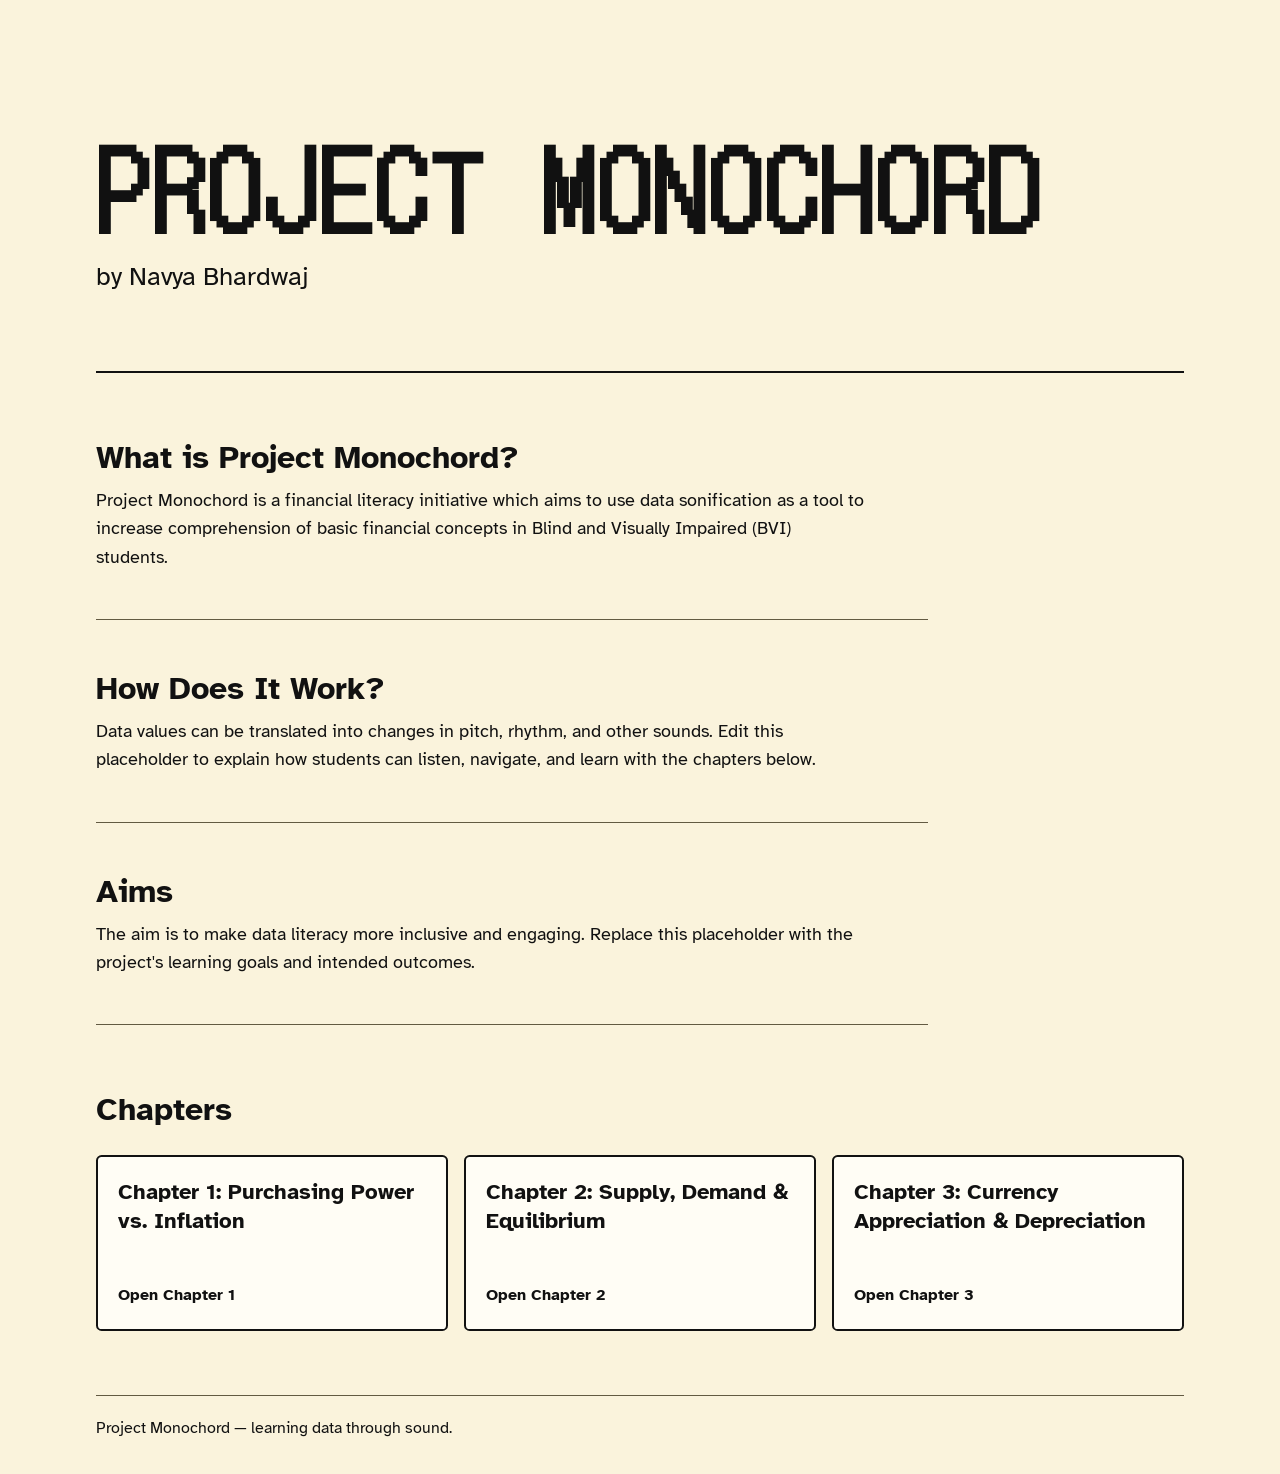
==== index.html @ 303b6fab "Push index.html and chapters" ====
<!doctype html>
<html lang="en">
  <head>
    <meta charset="utf-8">
    <meta name="viewport" content="width=device-width, initial-scale=1">
    <meta name="theme-color" content="#FAF3DC">
    <title>Project Monochord</title>
    <meta
      name="description"
      content="Explore Project Monochord, an accessible financial literacy learning experience that uses sound to help students understand data."
    >
    <link rel="preconnect" href="https://fonts.googleapis.com">
    <link rel="preconnect" href="https://fonts.gstatic.com" crossorigin>
    <link
      href="https://fonts.googleapis.com/css2?family=Atkinson+Hyperlegible:wght@400;700&family=DotGothic16&display=swap"
      rel="stylesheet"
    >
    <link rel="stylesheet" href="style.css">
  </head>
  <body class="landing-page">
    <a class="skip-link" href="#main-content">Skip to main content</a>

    <header class="landing-hero">
      <h1 class="landing-title">PROJECT MONOCHORD</h1>
      <p class="landing-byline">by Navya Bhardwaj </p>
    </header>

    <main id="main-content" class="landing-main" tabindex="-1">
      <section class="landing-section" aria-labelledby="about-title">
        <h2 id="about-title">What is Project Monochord?</h2>
        <p>
          Project Monochord is a financial literacy initiative which aims to use data sonification as a tool to increase comprehension of basic financial concepts in Blind and Visually Impaired (BVI) students.       </p>
      </section>

      <section class="landing-section" aria-labelledby="how-title">
        <h2 id="how-title">How Does It Work?</h2>
        <p>
          Data values can be translated into changes in pitch, rhythm, and
          other sounds. Edit this placeholder to explain how students can
          listen, navigate, and learn with the chapters below.
        </p>
      </section>

      <section class="landing-section" aria-labelledby="aims-title">
        <h2 id="aims-title">Aims</h2>
        <p>
          The aim is to make data literacy more inclusive and engaging. Replace
          this placeholder with the project's learning goals and intended
          outcomes.
        </p>
      </section>

      <nav class="chapters-section" aria-labelledby="chapters-title">
        <h2 id="chapters-title">Chapters</h2>
        <ol class="chapter-cards">
          <li>
            <a class="chapter-card" href="chapter1.html">
              <h3>Chapter 1: Purchasing Power vs. Inflation</h3>
              <span>Open Chapter 1</span>
            </a>
          </li>
          <li>
            <a class="chapter-card" href="chapter2.html">
              <h3>Chapter 2: Supply, Demand &amp; Equilibrium</h3>
              <span>Open Chapter 2</span>
            </a>
          </li>
          <li>
            <a class="chapter-card" href="chapter3.html">
              <h3>Chapter 3: Currency Appreciation &amp; Depreciation</h3>
              <span>Open Chapter 3</span>
            </a>
          </li>
        </ol>
      </nav>
    </main>

    <footer class="landing-footer">
      <p>Project Monochord — learning data through sound.</p>
    </footer>
  </body>
</html>
---- style.css ----
:root {
        color-scheme: light;
        font-family: system-ui, -apple-system, BlinkMacSystemFont, "Segoe UI", sans-serif;
        color: #172033;
        background: #fff;
        --ink: #172033;
        --muted: #38445a;
        --line: #aab4c3;
        --surface: #f3f6fa;
        --focus: #005fcc;
        --chart: #0756a5;
      }

      * {
        box-sizing: border-box;
      }

      body {
        min-width: 18rem;
        margin: 0;
        line-height: 1.6;
      }

      a {
        color: #0645ad;
        text-underline-offset: 0.2em;
      }

      a:focus-visible,
      button:focus-visible,
      input:focus-visible,
      select:focus-visible,
      [tabindex="0"]:focus-visible {
        outline: 3px solid var(--focus);
        outline-offset: 4px;
      }

      .skip-link {
        position: absolute;
        z-index: 1;
        top: 0.75rem;
        left: 0.75rem;
        padding: 0.65rem 0.9rem;
        transform: translateY(-200%);
        border-radius: 0.25rem;
        background: var(--ink);
        color: #fff;
      }

      .skip-link:focus {
        transform: translateY(0);
      }

      .site-header,
      main,
      .site-footer {
        width: min(100% - 2rem, 58rem);
        margin-inline: auto;
      }

      .site-header {
        padding-block: 1.25rem;
        border-bottom: 2px solid var(--ink);
      }

      .wordmark {
        margin: 0;
        font-size: 1rem;
        font-weight: 750;
        letter-spacing: 0.04em;
      }

      main {
        padding-block: clamp(2rem, 6vw, 4rem);
      }

      h1,
      h2,
      h3,
      p {
        margin-top: 0;
      }

      h1 {
        max-width: 18ch;
        margin-bottom: 1rem;
        font-size: clamp(2.25rem, 8vw, 3.75rem);
        line-height: 1.08;
        letter-spacing: -0.04em;
      }

      h2 {
        margin-bottom: 0.5rem;
        font-size: 1.45rem;
        line-height: 1.3;
      }

      h3 {
        margin-bottom: 0.75rem;
        font-size: 1.1rem;
      }

      .intro {
        max-width: 48rem;
        margin-bottom: 2rem;
        color: var(--muted);
        font-size: 1.1rem;
      }

      .panel {
        margin-top: 1.5rem;
        padding: clamp(1rem, 4vw, 1.75rem);
        border: 2px solid var(--ink);
        border-radius: 0.5rem;
      }

      .panel > p,
      .help-text {
        color: var(--muted);
      }

      .controls {
        display: flex;
        flex-wrap: wrap;
        align-items: center;
        gap: 0.75rem;
        margin-block: 1.25rem;
      }

      button {
        min-height: 3rem;
        padding: 0.65rem 1rem;
        border: 2px solid var(--ink);
        border-radius: 0.3rem;
        background: var(--ink);
        color: #fff;
        font: inherit;
        font-weight: 700;
        cursor: pointer;
      }

      button:hover:not(:disabled) {
        background: #303e57;
      }

      button:disabled {
        border-color: #687386;
        background: #687386;
        color: #fff;
        cursor: not-allowed;
      }

      .status {
        min-height: 1.6em;
        margin-bottom: 0;
        color: var(--muted);
        font-weight: 650;
      }

      .chart-instructions {
        margin-bottom: 0.75rem;
      }

      .chart-frame {
        overflow-x: auto;
        border: 1px solid var(--line);
        border-radius: 0.25rem;
        background: #fff;
      }

      .chart {
        display: block;
        width: 100%;
        min-width: 32rem;
        height: auto;
      }

      .chart-grid {
        stroke: #c8d0db;
        stroke-width: 1;
      }

      .chart-axis-label,
      .chart-month-label {
        fill: var(--ink);
        font-family: inherit;
        font-size: 14px;
      }

      .chart-line {
        fill: none;
        stroke: var(--chart);
        stroke-linecap: round;
        stroke-linejoin: round;
        stroke-width: 4;
      }

      .chart-point {
        fill: #fff;
        stroke: var(--chart);
        stroke-width: 4;
      }

      .chart-point.is-selected {
        fill: #f2b705;
        stroke: var(--ink);
        stroke-width: 4;
      }

      .data-table {
        width: 100%;
        margin-top: 1rem;
        border-collapse: collapse;
        text-align: left;
      }

      .data-table caption {
        margin-bottom: 0.5rem;
        font-weight: 700;
        text-align: left;
      }

      .data-table th,
      .data-table td {
        padding: 0.6rem 0.75rem;
        border: 1px solid var(--line);
      }

      .data-table thead th {
        background: var(--surface);
      }

      .data-table tbody tr[aria-current="true"] {
        outline: 3px solid var(--focus);
        outline-offset: -3px;
      }

      .trend-label {
        display: inline-block;
        padding: 0.1rem 0.45rem;
        border: 1px solid var(--line);
        border-radius: 0.25rem;
        font-weight: 650;
      }

      .edit-section {
        margin-top: 2rem;
      }

      .preset-row {
        display: flex;
        flex-wrap: wrap;
        align-items: end;
        gap: 0.75rem;
        margin-block: 1rem 1.5rem;
      }

      .preset-row label,
      .month-control label {
        font-weight: 700;
      }

      select,
      input[type="number"] {
        min-height: 2.75rem;
        padding: 0.45rem 0.6rem;
        border: 2px solid #536176;
        border-radius: 0.25rem;
        background: #fff;
        color: var(--ink);
        font: inherit;
      }

      .preset-row select {
        display: block;
        min-width: 14rem;
        margin-top: 0.3rem;
      }

      fieldset {
        min-width: 0;
        margin: 1rem 0 0;
        padding: 1rem;
        border: 1px solid var(--line);
        border-radius: 0.35rem;
      }

      legend {
        padding-inline: 0.35rem;
        font-weight: 750;
      }

      .month-control {
        display: grid;
        grid-template-columns: minmax(7rem, 1fr) minmax(6.5rem, 8rem) minmax(8rem, 2fr);
        align-items: center;
        gap: 0.75rem;
        padding-block: 0.55rem;
      }

      .month-control + .month-control {
        border-top: 1px solid #d5dbe4;
      }

      .month-control input[type="number"] {
        width: 100%;
      }

      .month-control input[type="range"] {
        width: 100%;
        accent-color: var(--chart);
      }

      .site-footer {
        padding-block: 1.25rem 2rem;
        border-top: 1px solid var(--line);
        color: var(--muted);
      }

      @media (max-width: 38rem) {
        .month-control {
          grid-template-columns: 1fr minmax(6.5rem, 8rem);
        }

        .month-control input[type="range"] {
          grid-column: 1 / -1;
        }

        .data-table th,
        .data-table td {
          padding: 0.5rem 0.4rem;
        }
      }

      @media (prefers-reduced-motion: reduce) {
        *,
        *::before,
        *::after {
          scroll-behavior: auto !important;
          animation-duration: 0.01ms !important;
          animation-iteration-count: 1 !important;
          transition-duration: 0.01ms !important;
        }
      }

      @font-face {
        font-family: "Dotrice";
        src: url("hdad-dotrice-1.001/Dotrice-Bold.otf") format("opentype");
        font-style: normal;
        font-weight: 700;
        font-display: swap;
      }

      .landing-page {
        min-height: 100vh;
        color: #111111;
        background: #faf3dc;
        font-family: "Atkinson Hyperlegible", "Arial", sans-serif;
      }

      .landing-page a {
        color: #111111;
      }

      .landing-page a:focus-visible,
      .chapter-page a:focus-visible {
        outline: 4px solid #111111;
        outline-offset: 5px;
      }

      .landing-hero,
      .landing-main,
      .landing-footer,
      .chapter-page main,
      .chapter-page header {
        width: min(100% - 2rem, 68rem);
        margin-inline: auto;
      }

      .landing-hero {
        padding-block: clamp(3.5rem, 12vw, 8rem) clamp(2.5rem, 7vw, 4.5rem);
        border-bottom: 2px solid #111111;
      }

      .landing-title {
        max-width: none;
        margin-bottom: 0.75rem;
        color: #111111;
        font-family: "Dotrice", "DotGothic16", monospace;
        font-size: clamp(2.5rem, 10vw, 6.5rem);
        font-weight: 700;
        letter-spacing: 0.035em;
        line-height: 1.12;
        overflow-wrap: anywhere;
      }

      .landing-byline {
        margin-bottom: 0;
        color: #111111;
        font-size: clamp(1.2rem, 3vw, 1.65rem);
      }

      .landing-main {
        padding-block: 1rem 4rem;
      }

      .landing-section {
        max-width: 52rem;
        padding-block: clamp(1.75rem, 5vw, 3rem);
        border-bottom: 1px solid #625a42;
      }

      .landing-section h2,
      .chapters-section h2 {
        color: #111111;
        font-size: clamp(1.5rem, 4vw, 2rem);
      }

      .landing-section p {
        max-width: 64ch;
        margin-bottom: 0;
        color: #111111;
        font-size: 1.1rem;
      }

      .chapters-section {
        padding-top: clamp(2.5rem, 7vw, 4rem);
      }

      .chapter-cards {
        display: grid;
        grid-template-columns: repeat(auto-fit, minmax(min(100%, 17rem), 1fr));
        gap: 1rem;
        margin: 1.5rem 0 0;
        padding: 0;
        list-style: none;
      }

      .chapter-card {
        display: flex;
        min-height: 11rem;
        flex-direction: column;
        justify-content: space-between;
        padding: 1.25rem;
        border: 2px solid #111111;
        border-radius: 0.35rem;
        background: #fffdf5;
        color: #111111;
        text-decoration: none;
      }

      .chapter-card:hover {
        background: #f0e5c4;
        text-decoration: underline;
        text-decoration-thickness: 2px;
        text-underline-offset: 0.2em;
      }

      .chapter-card h3 {
        margin-bottom: 1.5rem;
        color: #111111;
        font-size: 1.35rem;
        line-height: 1.35;
      }

      .chapter-card span {
        font-weight: 700;
      }

      .landing-footer {
        padding-block: 1.25rem 2rem;
        border-top: 1px solid #625a42;
      }

      .landing-footer p {
        margin: 0;
      }

      .home-link {
        display: inline-block;
        margin: 1rem max(1rem, calc((100% - 68rem) / 2));
        padding: 0.5rem 0;
        font-weight: 700;
      }

      .chapter-page {
        min-height: 100vh;
      }

      .chapter-page main {
        padding-block: 2rem 4rem;
      }

      .chapter-page h1 {
        max-width: 22ch;
      }

      .chapter-page p {
        max-width: 65ch;
      }

      @media (max-width: 38rem) {
        .home-link {
          margin-inline: 1rem;
        }
      }

      .mode-options {
        display: grid;
        gap: 0.75rem;
        margin: 0;
        padding: 1rem;
        border: 1px solid var(--line);
        border-radius: 0.35rem;
      }

      .mode-options label {
        display: flex;
        align-items: flex-start;
        gap: 0.6rem;
        font-weight: 700;
      }

      .mode-options input {
        flex: 0 0 auto;
        width: 1.2rem;
        height: 1.2rem;
        margin: 0.2rem 0 0;
        accent-color: var(--chart);
      }

      .variable-controls {
        margin-top: 1rem;
      }

      .variable-controls > label {
        display: block;
        margin-bottom: 0.5rem;
        font-weight: 700;
      }

      .paired-control {
        display: grid;
        grid-template-columns: minmax(7rem, 10rem) minmax(10rem, 1fr);
        align-items: center;
        gap: 1rem;
      }

      .paired-control input[type="number"] {
        width: 100%;
        min-width: 0;
      }

      .paired-control input[type="range"] {
        width: 100%;
        accent-color: var(--chart);
      }

      .year-control {
        grid-template-columns: minmax(5rem, 7rem) minmax(10rem, 1fr);
      }

      .variable-controls .help-text {
        margin: 0.65rem 0 0;
      }

      .growth-layout {
        display: grid;
        grid-template-columns: minmax(0, 1.5fr) minmax(14rem, 1fr);
        align-items: center;
        gap: 1.25rem;
      }

      .growth-chart {
        min-width: 0;
      }

      .growth-chart .chart {
        min-width: 34rem;
      }

      .growth-readout {
        padding: 1rem;
        border-left: 0.3rem solid var(--ink);
        background: var(--surface);
      }

      .current-value {
        margin-bottom: 0.5rem;
        font-size: 1.25rem;
        font-weight: 750;
      }

      .growth-readout .status {
        margin-bottom: 0.75rem;
      }

      .growth-readout .help-text {
        margin-bottom: 0;
      }

      @media (max-width: 48rem) {
        .growth-layout {
          grid-template-columns: 1fr;
        }
      }

      @media (max-width: 30rem) {
        .paired-control,
        .year-control {
          grid-template-columns: minmax(6rem, 8rem) minmax(0, 1fr);
          gap: 0.6rem;
        }
      }

      .market-control {
        margin: 1rem 0 0;
        padding: 1rem;
        border: 1px solid var(--line);
        border-radius: 0.35rem;
      }

      .market-paired-control {
        display: grid;
        grid-template-columns: minmax(15rem, 1fr) minmax(6rem, 8rem) minmax(10rem, 1.5fr);
        align-items: center;
        gap: 1rem;
      }

      .market-paired-control label {
        font-weight: 700;
      }

      .market-paired-control input[type="number"] {
        width: 100%;
        min-width: 0;
      }

      .market-paired-control input[type="range"] {
        width: 100%;
        accent-color: var(--chart);
      }

      .market-chart-frame {
        overflow-x: auto;
        border: 1px solid var(--line);
        border-radius: 0.25rem;
        background: #fff;
      }

      .market-chart {
        display: block;
        width: 100%;
        min-width: 34rem;
        height: auto;
      }

      .market-grid-line {
        stroke: #c8d0db;
        stroke-width: 1;
      }

      .market-axis-label,
      .market-curve-label {
        fill: var(--ink);
        font-family: inherit;
        font-size: 14px;
      }

      .market-curve-label {
        font-weight: 750;
      }

      .supply-curve,
      .demand-curve {
        fill: none;
        stroke-linecap: round;
        stroke-width: 5;
      }

      .supply-curve {
        stroke: #0756a5;
      }

      .demand-curve {
        stroke: #9a3412;
        stroke-dasharray: 12 7;
      }

      .equilibrium-dot {
        fill: #f2b705;
        stroke: #111;
        stroke-width: 4;
      }

      .market-readout {
        margin: 1rem 0 0;
        padding: 1rem;
        border-left: 0.3rem solid var(--ink);
        background: var(--surface);
        font-weight: 700;
      }

      @media (max-width: 42rem) {
        .market-paired-control {
          grid-template-columns: minmax(0, 1fr) minmax(6rem, 8rem);
          gap: 0.65rem;
        }

        .market-paired-control label {
          grid-column: 1 / -1;
        }
      }

      .basket-summary {
        display: grid;
        grid-template-columns: repeat(auto-fit, minmax(min(100%, 12rem), 1fr));
        gap: 0.75rem;
        margin-block: 1.25rem;
      }

      .basket-summary p {
        display: flex;
        min-height: 5rem;
        flex-direction: column;
        justify-content: space-between;
        margin: 0;
        padding: 0.85rem;
        border: 1px solid var(--line);
        border-radius: 0.35rem;
        background: var(--surface);
      }

      .basket-summary span {
        color: var(--muted);
        font-size: 0.95rem;
      }

      .basket-summary strong {
        font-size: 1.25rem;
      }

      .grocery-grid {
        display: grid;
        grid-template-columns: repeat(auto-fit, minmax(min(100%, 10rem), 1fr));
        gap: 0.85rem;
        margin: 1.25rem 0;
        padding: 0;
        list-style: none;
      }

      .grocery-card {
        display: flex;
        min-height: 10rem;
        flex-direction: column;
        align-items: flex-start;
        gap: 0.2rem;
        padding: 0.9rem;
        border: 2px solid var(--ink);
        border-radius: 0.35rem;
        background: #fff;
        transition: opacity 180ms ease, background-color 180ms ease;
      }

      .grocery-card.is-unaffordable {
        opacity: 0.42;
        background: var(--surface);
      }

      .grocery-icon {
        font-size: 1.8rem;
        line-height: 1.25;
      }

      .grocery-name {
        font-weight: 750;
      }

      .grocery-price {
        color: var(--muted);
      }

      .grocery-state {
        margin-top: auto;
        font-size: 0.9rem;
        font-weight: 700;
      }

      .basket-announcement {
        margin-block: 1rem;
        padding: 1rem;
        border-left: 0.3rem solid var(--ink);
        background: var(--surface);
      }

      .inflation-presets {
        margin-bottom: 0;
      }

      #year-output {
        font-weight: 750;
      }

      @media (prefers-reduced-motion: reduce) {
        .grocery-card {
          transition: none;
        }
      }
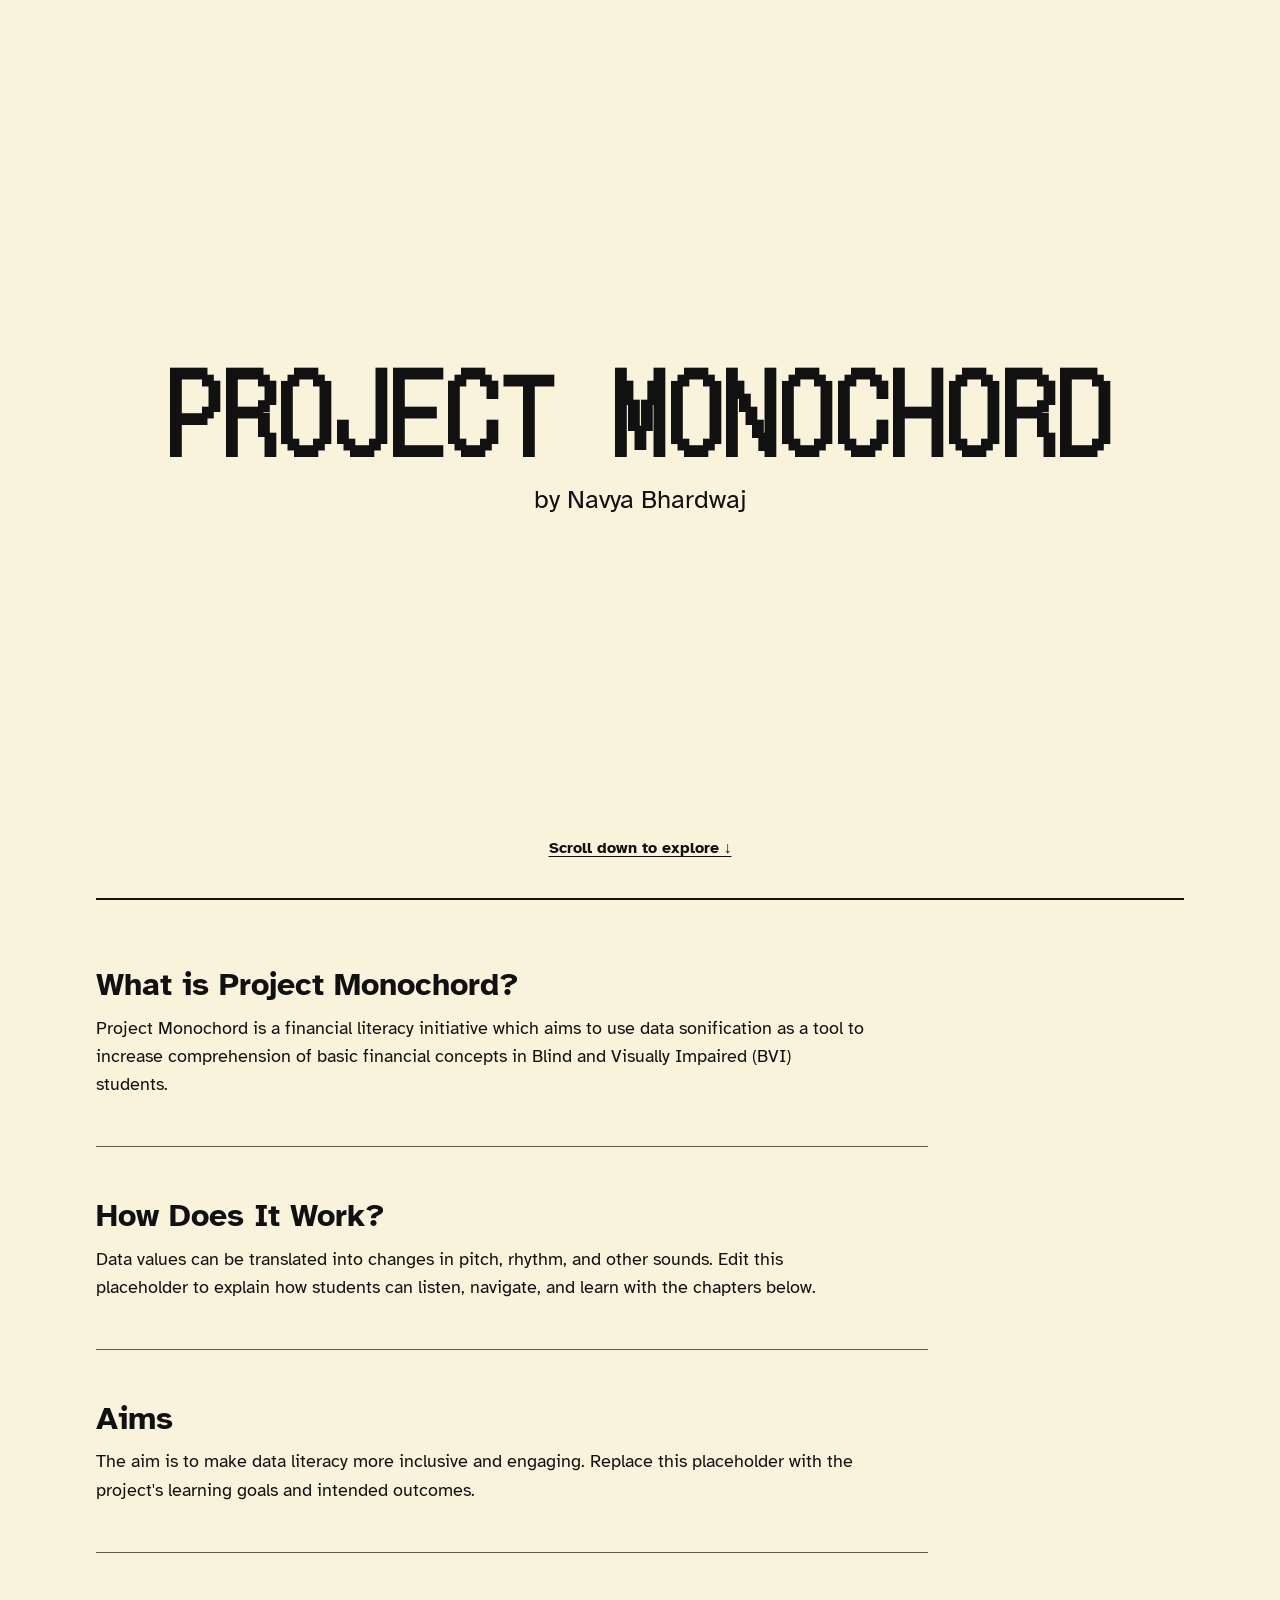
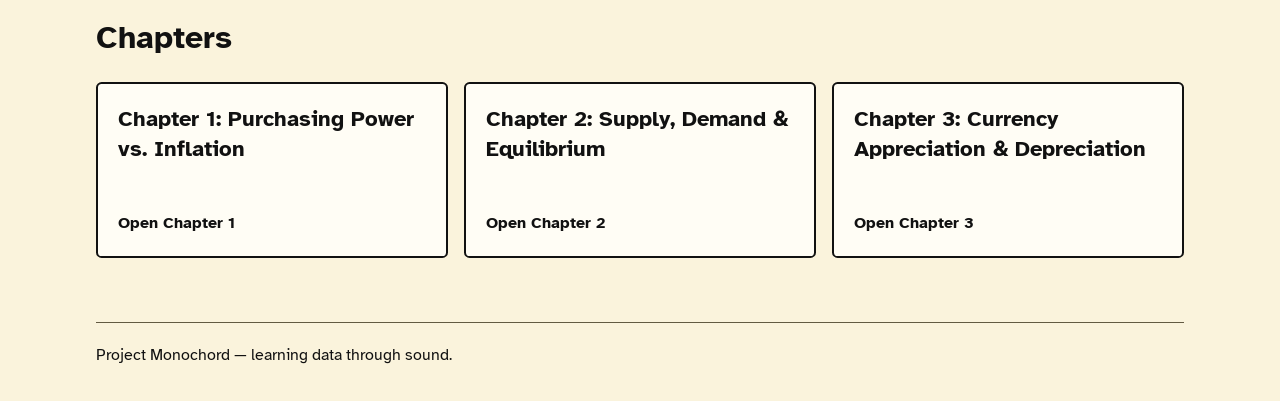
==== commit 9844a073: "Update Project Monochord theme and chapters" ====
--- a/index.html
+++ b/index.html
@@ -21,8 +21,11 @@
     <a class="skip-link" href="#main-content">Skip to main content</a>
 
     <header class="landing-hero">
-      <h1 class="landing-title">PROJECT MONOCHORD</h1>
-      <p class="landing-byline">by Navya Bhardwaj </p>
+      <div class="landing-hero-copy">
+        <h1 class="landing-title">PROJECT MONOCHORD</h1>
+        <p class="landing-byline">by Navya Bhardwaj</p>
+      </div>
+      <a class="scroll-cue" href="#main-content">Scroll down to explore ↓</a>
     </header>
 
     <main id="main-content" class="landing-main" tabindex="-1">
--- a/style.css
+++ b/style.css
@@ -1,28 +1,34 @@
       :root {
         color-scheme: light;
         font-family: system-ui, -apple-system, BlinkMacSystemFont, "Segoe UI", sans-serif;
-        color: #172033;
-        background: #fff;
-        --ink: #172033;
-        --muted: #38445a;
-        --line: #aab4c3;
-        --surface: #f3f6fa;
+        color: #111111;
+        background: #FAF3DC;
+        --ink: #111111;
+        --muted: #343434;
+        --line: #756d58;
+        --surface: #F4EBCB;
         --focus: #005fcc;
         --chart: #0756a5;
       }
 
       * {
         box-sizing: border-box;
+      }
+
+      html {
+        scroll-behavior: smooth;
       }
 
       body {
         min-width: 18rem;
         margin: 0;
+        background: #FAF3DC;
+        color: var(--ink);
         line-height: 1.6;
       }
 
       a {
-        color: #0645ad;
+        color: var(--ink);
         text-underline-offset: 0.2em;
       }
 
@@ -165,7 +171,7 @@
         overflow-x: auto;
         border: 1px solid var(--line);
         border-radius: 0.25rem;
-        background: #fff;
+        background: #fffdf5;
       }
 
       .chart {
@@ -354,7 +360,7 @@
       .landing-page {
         min-height: 100vh;
         color: #111111;
-        background: #faf3dc;
+        background: #FAF3DC;
         font-family: "Atkinson Hyperlegible", "Arial", sans-serif;
       }
 
@@ -378,8 +384,18 @@
       }
 
       .landing-hero {
-        padding-block: clamp(3.5rem, 12vw, 8rem) clamp(2.5rem, 7vw, 4.5rem);
+        position: relative;
+        display: grid;
+        min-height: 100vh;
+        min-height: 100svh;
+        place-items: center;
+        padding: clamp(2rem, 6vh, 4rem) 1rem 5rem;
         border-bottom: 2px solid #111111;
+        text-align: center;
+      }
+
+      .landing-hero-copy {
+        width: min(100%, 68rem);
       }
 
       .landing-title {
@@ -398,6 +414,26 @@
         margin-bottom: 0;
         color: #111111;
         font-size: clamp(1.2rem, 3vw, 1.65rem);
+      }
+
+      .scroll-cue {
+        position: absolute;
+        bottom: clamp(1rem, 3vh, 2rem);
+        left: 50%;
+        display: inline-flex;
+        min-height: 2.75rem;
+        align-items: center;
+        justify-content: center;
+        padding: 0.4rem 0.75rem;
+        transform: translateX(-50%);
+        border-radius: 0.2rem;
+        font-weight: 700;
+        text-decoration-thickness: 1px;
+        white-space: nowrap;
+      }
+
+      .scroll-cue:hover {
+        background: #F4EBCB;
       }
 
       .landing-main {
@@ -645,7 +681,7 @@
         overflow-x: auto;
         border: 1px solid var(--line);
         border-radius: 0.25rem;
-        background: #fff;
+        background: #fffdf5;
       }
 
       .market-chart {
@@ -758,12 +794,12 @@
         padding: 0.9rem;
         border: 2px solid var(--ink);
         border-radius: 0.35rem;
-        background: #fff;
-        transition: opacity 180ms ease, background-color 180ms ease;
+        background: #fffdf5;
+        transition: background-color 180ms ease;
       }
 
       .grocery-card.is-unaffordable {
-        opacity: 0.42;
+        border-style: dashed;
         background: var(--surface);
       }
 
@@ -802,6 +838,10 @@
       }
 
       @media (prefers-reduced-motion: reduce) {
+        html {
+          scroll-behavior: auto;
+        }
+
         .grocery-card {
           transition: none;
         }
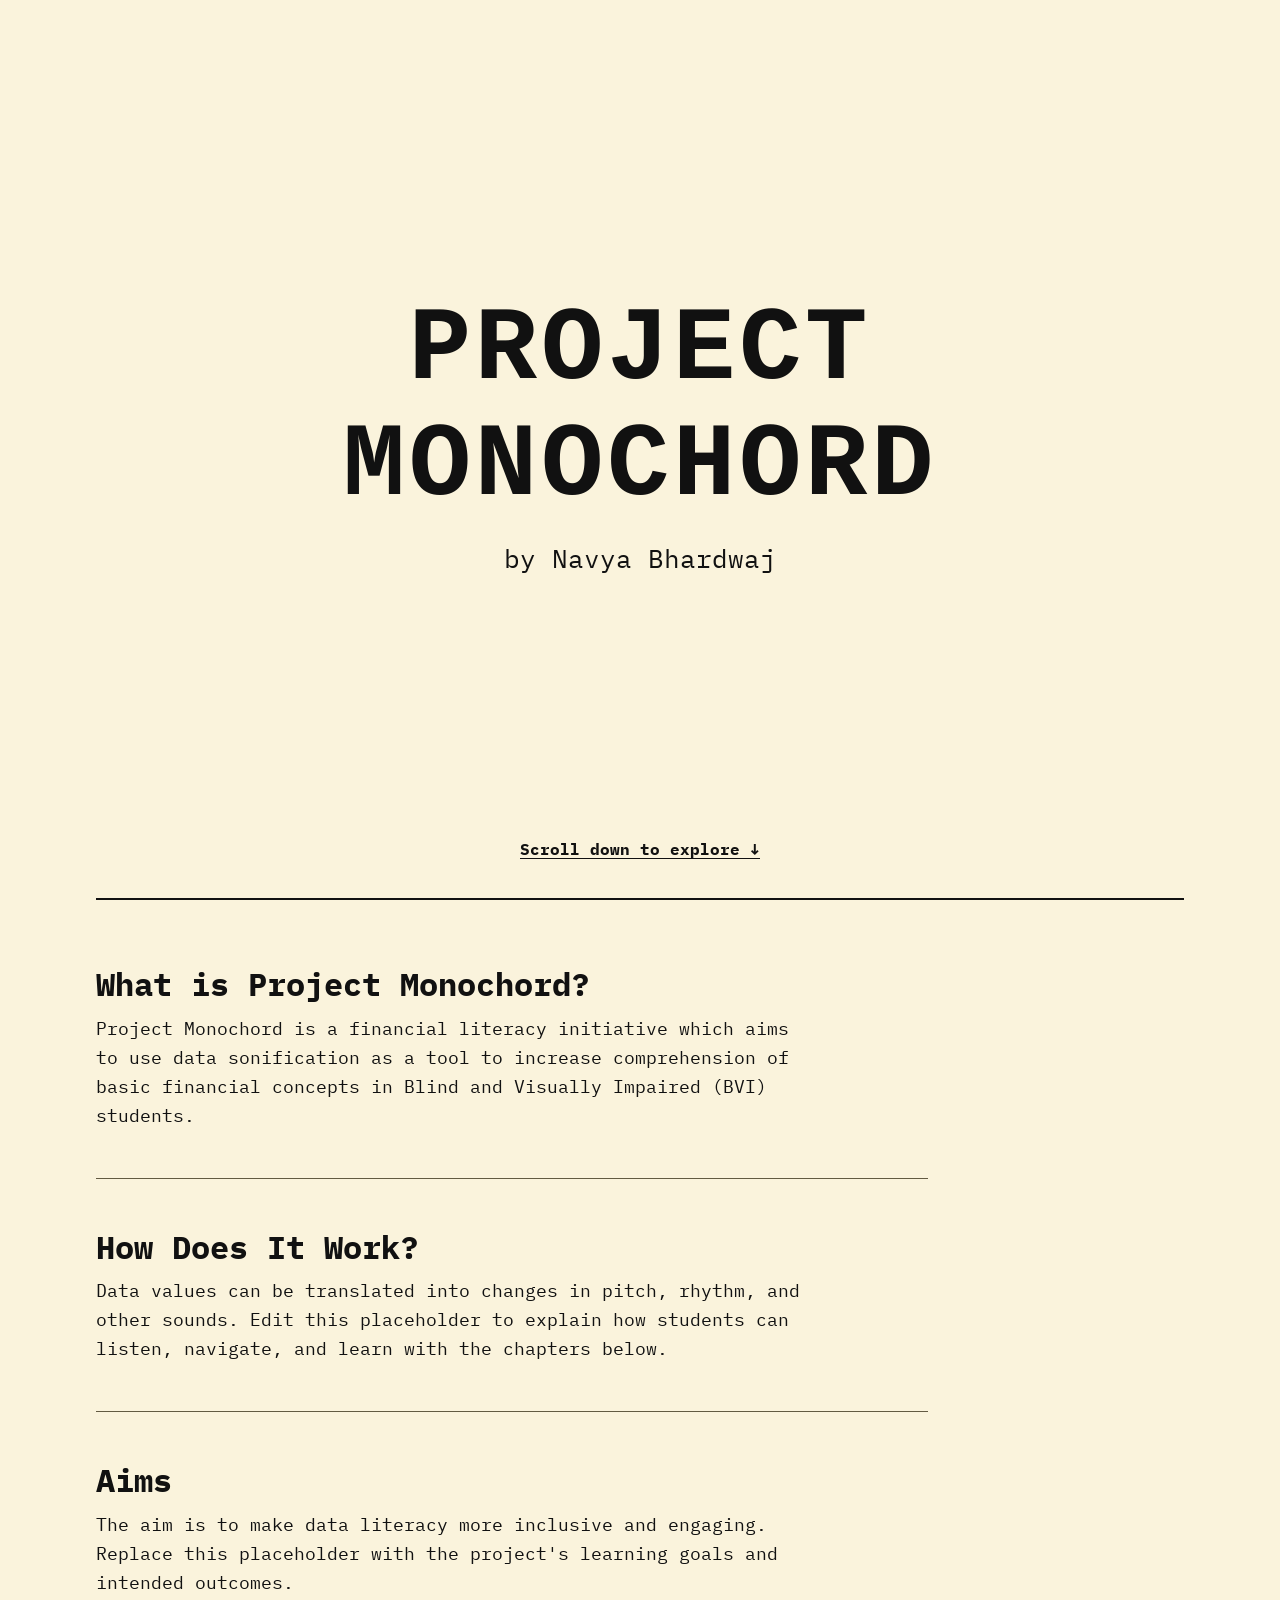
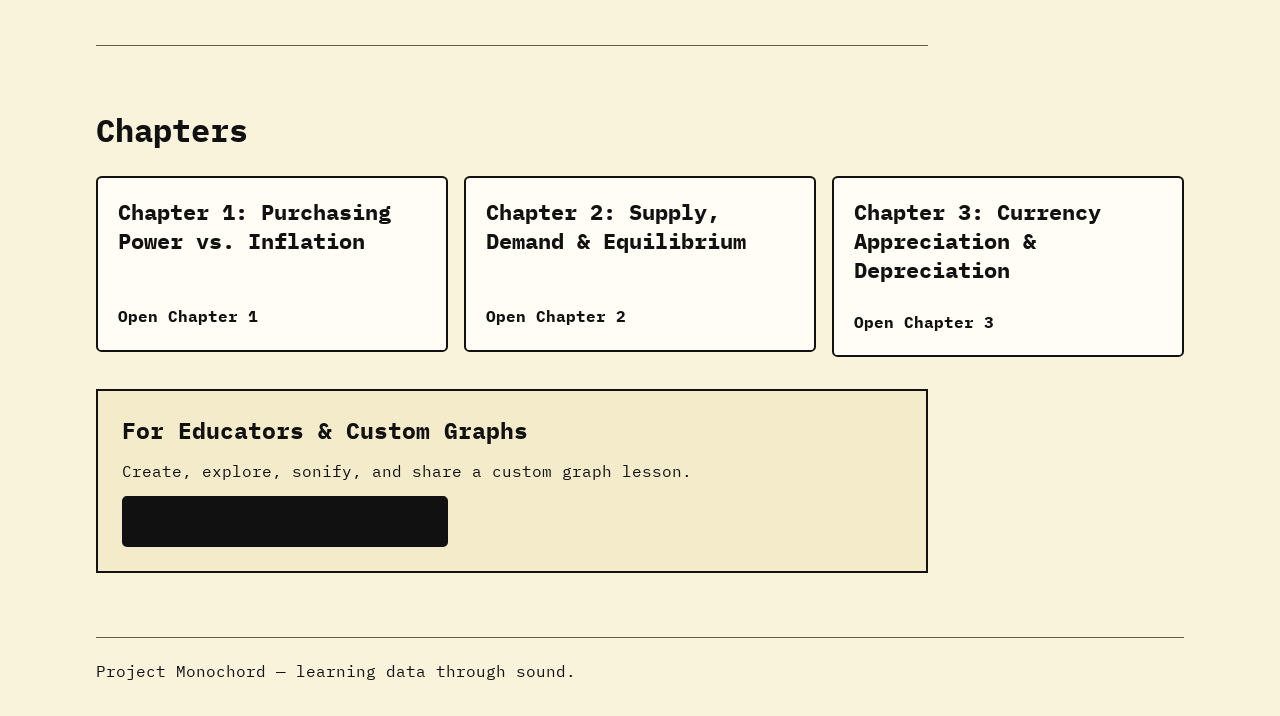
==== commit 289f88b7: "Added Test Your Ears audio assessment to all 3 chapters" ====
--- a/index.html
+++ b/index.html
@@ -12,7 +12,7 @@
     <link rel="preconnect" href="https://fonts.googleapis.com">
     <link rel="preconnect" href="https://fonts.gstatic.com" crossorigin>
     <link
-      href="https://fonts.googleapis.com/css2?family=Atkinson+Hyperlegible:wght@400;700&family=DotGothic16&display=swap"
+      href="https://fonts.googleapis.com/css2?family=IBM+Plex+Mono:wght@400;500;600;700&display=swap"
       rel="stylesheet"
     >
     <link rel="stylesheet" href="style.css">
@@ -76,6 +76,12 @@
           </li>
         </ol>
       </nav>
+
+      <section class="educator-section" aria-labelledby="educator-title">
+        <h2 id="educator-title">For Educators &amp; Custom Graphs</h2>
+        <p>Create, explore, sonify, and share a custom graph lesson.</p>
+        <a class="navigation-button" href="studio.html">For Educators &amp; Custom Graphs</a>
+      </section>
     </main>
 
     <footer class="landing-footer">
--- a/style.css
+++ b/style.css
@@ -1,6 +1,6 @@
       :root {
         color-scheme: light;
-        font-family: system-ui, -apple-system, BlinkMacSystemFont, "Segoe UI", sans-serif;
+        font-family: "IBM Plex Mono", monospace;
         color: #111111;
         background: #FAF3DC;
         --ink: #111111;
@@ -24,7 +24,7 @@
         margin: 0;
         background: #FAF3DC;
         color: var(--ink);
-        line-height: 1.6;
+        line-height: 1.65;
       }
 
       a {
@@ -351,7 +351,7 @@
 
       @font-face {
         font-family: "Dotrice";
-        src: url("hdad-dotrice-1.001/Dotrice-Bold.otf") format("opentype");
+        src: url("./hdad-dotrice-1.001/Dotrice-Bold.otf") format("opentype");
         font-style: normal;
         font-weight: 700;
         font-display: swap;
@@ -361,7 +361,6 @@
         min-height: 100vh;
         color: #111111;
         background: #FAF3DC;
-        font-family: "Atkinson Hyperlegible", "Arial", sans-serif;
       }
 
       .landing-page a {
@@ -402,7 +401,7 @@
         max-width: none;
         margin-bottom: 0.75rem;
         color: #111111;
-        font-family: "Dotrice", "DotGothic16", monospace;
+        font-family: "Dotrice", monospace !important;
         font-size: clamp(2.5rem, 10vw, 6.5rem);
         font-weight: 700;
         letter-spacing: 0.035em;
@@ -436,6 +435,54 @@
         background: #F4EBCB;
       }
 
+      @keyframes hero-reveal {
+        from {
+          opacity: 0;
+        }
+
+        to {
+          opacity: 1;
+        }
+      }
+
+      @keyframes hero-breathe {
+        0%,
+        100% {
+          transform: scale(1);
+          filter: drop-shadow(0 0 0 rgb(17 17 17 / 0));
+        }
+
+        50% {
+          transform: scale(1.012);
+          filter: drop-shadow(0 0 0.5rem rgb(17 17 17 / 0.14));
+        }
+      }
+
+      @keyframes cue-breathe {
+        0%,
+        100% {
+          transform: translateX(-50%) scale(1);
+        }
+
+        50% {
+          transform: translateX(-50%) scale(1.04);
+        }
+      }
+
+      @media (prefers-reduced-motion: no-preference) {
+        .landing-hero-copy {
+          animation:
+            hero-reveal 1.1s ease-out both,
+            hero-breathe 6s ease-in-out 1.1s infinite;
+        }
+
+        .scroll-cue {
+          animation:
+            hero-reveal 700ms ease-out 350ms both,
+            cue-breathe 3.6s ease-in-out 1.05s infinite;
+        }
+      }
+
       .landing-main {
         padding-block: 1rem 4rem;
       }
@@ -503,6 +550,22 @@
         font-weight: 700;
       }
 
+      .educator-section {
+        display: grid;
+        justify-items: start;
+        gap: 0.75rem;
+        max-width: 52rem;
+        margin-top: 2rem;
+        padding: 1.5rem;
+        border: 2px solid var(--ink);
+        background: var(--surface);
+      }
+
+      .educator-section h2,
+      .educator-section p {
+        margin-bottom: 0;
+      }
+
       .landing-footer {
         padding-block: 1.25rem 2rem;
         border-top: 1px solid #625a42;
@@ -519,6 +582,81 @@
         font-weight: 700;
       }
 
+      .lesson-navigation {
+        display: flex;
+        flex-wrap: wrap;
+        justify-content: space-between;
+        gap: 0.75rem;
+        width: min(100% - 2rem, 58rem);
+        margin: 0 auto 2rem;
+      }
+
+      .navigation-button {
+        display: inline-flex;
+        min-height: 3rem;
+        align-items: center;
+        justify-content: center;
+        padding: 0.65rem 1rem;
+        border: 2px solid var(--ink);
+        border-radius: 0.3rem;
+        background: var(--ink);
+        color: #fff;
+        font-weight: 700;
+        text-align: center;
+        text-decoration: none;
+      }
+
+      .navigation-button:hover {
+        background: #303e57;
+        text-decoration: underline;
+        text-underline-offset: 0.2em;
+      }
+
+      .ears-challenge {
+        width: min(100% - 2rem, 58rem);
+        margin: 2rem auto;
+        padding: clamp(1rem, 4vw, 1.75rem);
+        border: 2px solid var(--ink);
+        background: var(--surface);
+      }
+
+      .ears-challenge > p {
+        max-width: 65ch;
+      }
+
+      .challenge-prompt {
+        margin-top: 1.5rem;
+      }
+
+      .challenge-answers {
+        display: grid;
+        gap: 0.75rem;
+        margin-block: 1rem;
+      }
+
+      .challenge-answers button {
+        min-height: 3.5rem;
+        text-align: left;
+      }
+
+      .challenge-feedback {
+        min-height: 3rem;
+        margin-block: 1rem;
+        padding: 1rem;
+        border-left: 0.3rem solid var(--ink);
+        background: #fffdf5;
+        font-weight: 700;
+      }
+
+      .challenge-score {
+        margin-block: 1rem 0;
+        font-weight: 700;
+      }
+
+      .ears-challenge [hidden] {
+        display: none !important;
+      }
+
       .chapter-page {
         min-height: 100vh;
       }
@@ -538,6 +676,113 @@
       @media (max-width: 38rem) {
         .home-link {
           margin-inline: 1rem;
+        }
+      }
+
+      .studio-page main,
+      .studio-page header {
+        width: min(100% - 2rem, 68rem);
+      }
+
+      .studio-fields {
+        display: grid;
+        grid-template-columns: repeat(2, minmax(0, 1fr));
+        gap: 1rem;
+      }
+
+      .studio-fields label {
+        display: grid;
+        align-content: start;
+        gap: 0.4rem;
+        font-weight: 700;
+      }
+
+      .studio-fields .wide-field {
+        grid-column: 1 / -1;
+      }
+
+      .studio-fields input,
+      .studio-fields textarea {
+        width: 100%;
+        min-height: 3rem;
+        padding: 0.65rem 0.75rem;
+        border: 2px solid #536176;
+        border-radius: 0.25rem;
+        background: #fffdf5;
+        color: var(--ink);
+        font: inherit;
+        font-weight: 400;
+      }
+
+      .studio-fields textarea {
+        min-height: 6rem;
+        resize: vertical;
+      }
+
+      .studio-chart {
+        overflow-x: auto;
+        border: 1px solid var(--line);
+        border-radius: 0.25rem;
+        background: #fffdf5;
+      }
+
+      .studio-chart svg {
+        display: block;
+        width: 100%;
+        min-width: 36rem;
+        height: auto;
+      }
+
+      .studio-grid-line {
+        stroke: #c8c0ab;
+        stroke-width: 1;
+      }
+
+      .studio-axis-label,
+      .studio-tick-label {
+        fill: var(--ink);
+        font-family: inherit;
+        font-size: 14px;
+      }
+
+      .studio-curve {
+        fill: none;
+        stroke: var(--chart);
+        stroke-linecap: round;
+        stroke-linejoin: round;
+        stroke-width: 5;
+      }
+
+      .studio-point {
+        fill: #fffdf5;
+        stroke: var(--chart);
+        stroke-width: 4;
+      }
+
+      .studio-point.is-selected {
+        fill: #f2b705;
+        stroke: var(--ink);
+        stroke-width: 4;
+      }
+
+      .studio-table-wrap {
+        overflow-x: auto;
+      }
+
+      .studio-actions {
+        display: flex;
+        flex-wrap: wrap;
+        gap: 0.75rem;
+        margin-block: 1rem;
+      }
+
+      @media (max-width: 38rem) {
+        .studio-fields {
+          grid-template-columns: 1fr;
+        }
+
+        .studio-fields .wide-field {
+          grid-column: auto;
         }
       }
 
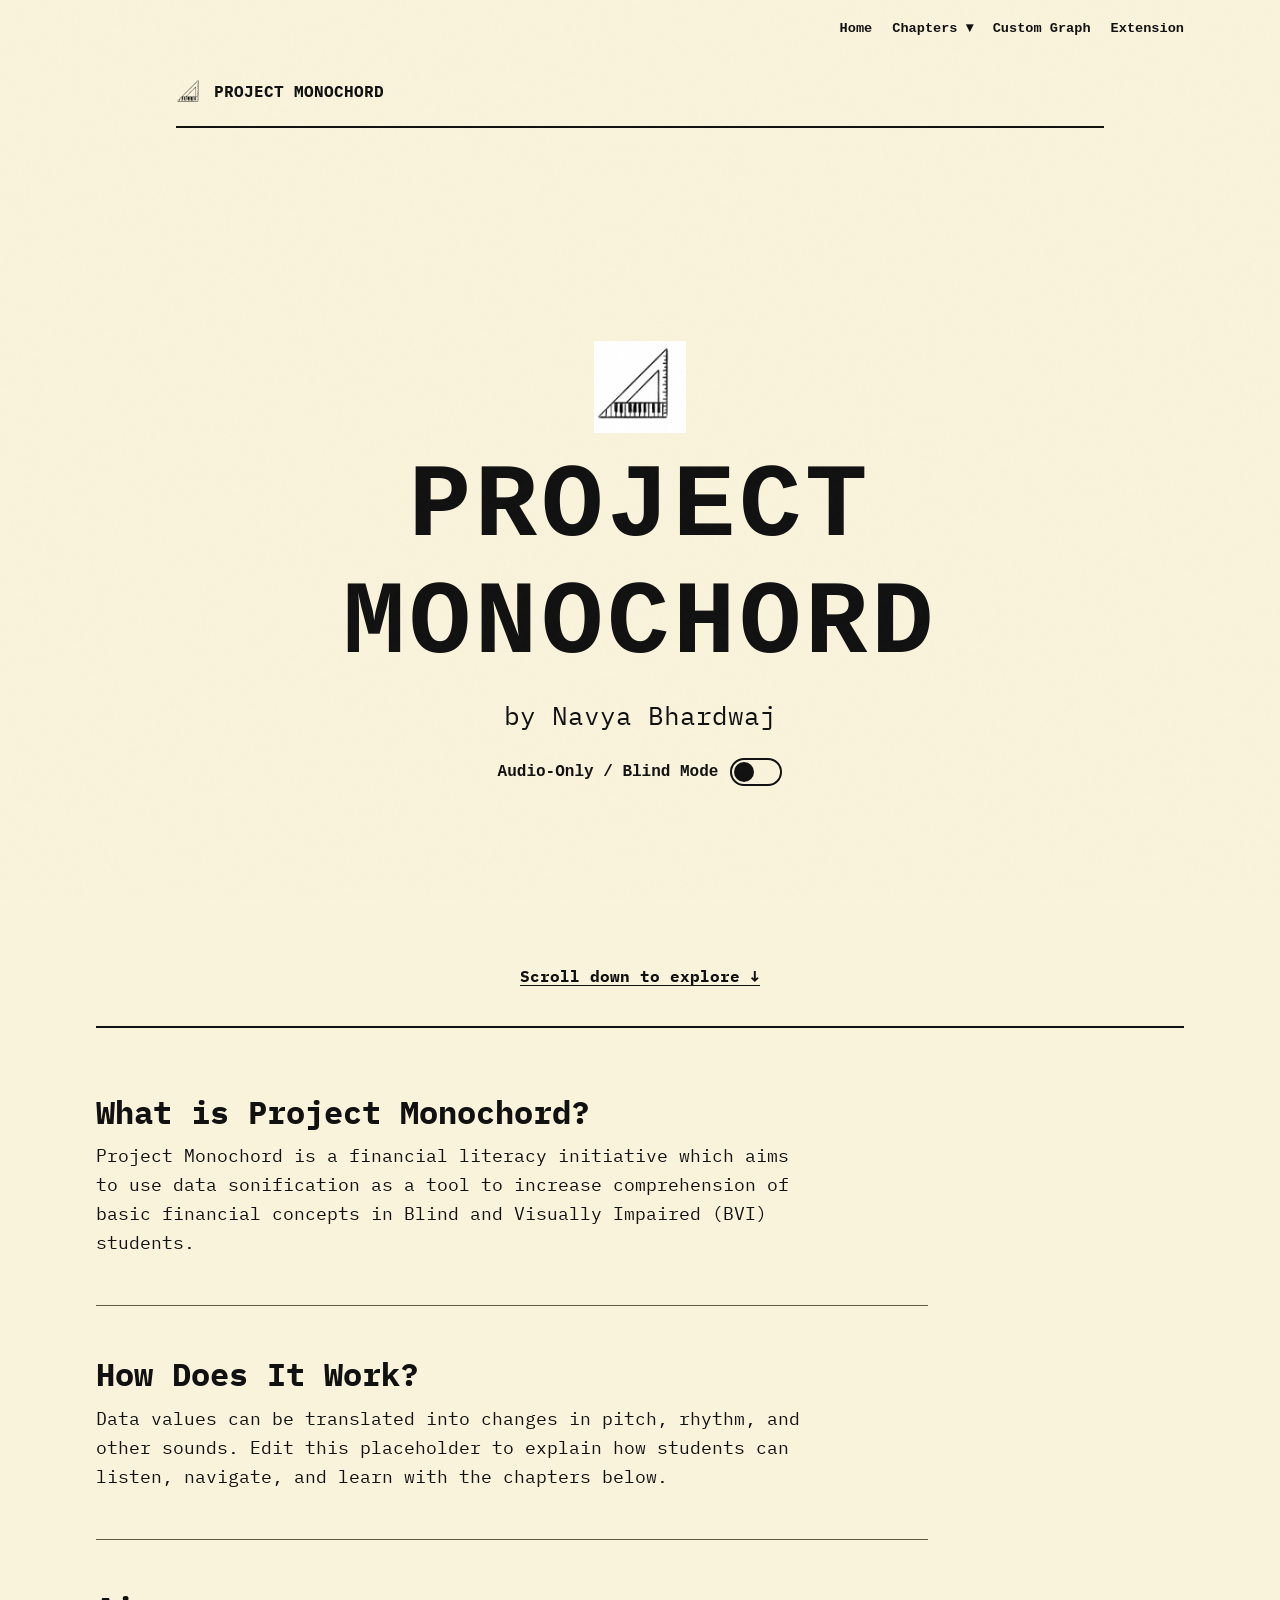
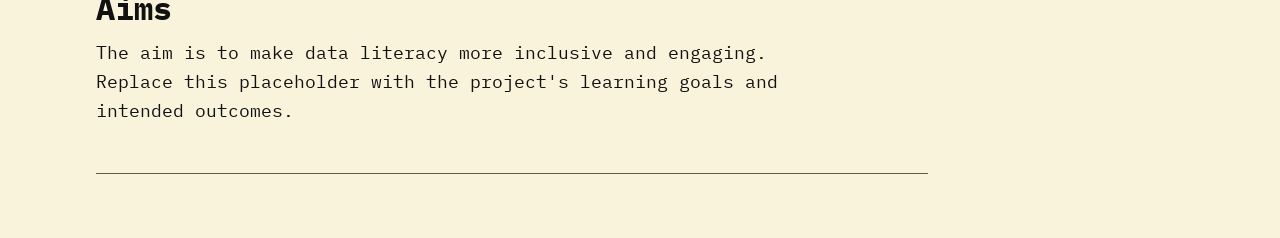
==== commit fd471c22: "Push all M and U files" ====
--- a/index.html
+++ b/index.html
@@ -4,6 +4,7 @@
     <meta charset="utf-8">
     <meta name="viewport" content="width=device-width, initial-scale=1">
     <meta name="theme-color" content="#FAF3DC">
+    <link rel="icon" type="image/jpeg" href="./logo.jpeg">
     <title>Project Monochord</title>
     <meta
       name="description"
@@ -20,10 +21,53 @@
   <body class="landing-page">
     <a class="skip-link" href="#main-content">Skip to main content</a>
 
-    <header class="landing-hero">
+    <nav id="site-navigation" class="site-nav" aria-label="Main navigation">
+      <ul class="site-nav-links">
+        <li><a href="index.html" aria-current="page">Home</a></li>
+        <li>
+          <details>
+            <summary>Chapters ▾</summary>
+            <ul>
+              <li><a href="chapter1.html">Chapter 1: Inflation</a></li>
+              <li><a href="chapter2.html">Chapter 2: Supply &amp; Demand</a></li>
+              <li><a href="chapter3.html">Chapter 3: Currency</a></li>
+            </ul>
+          </details>
+        </li>
+        <li><a href="studio.html">Custom Graph</a></li>
+        <li><a href="extension.html">Extension</a></li>
+      </ul>
+    </nav>
+
+    <header class="site-header landing-site-header">
+      <a class="header-brand" href="index.html">
+        <img class="header-logo" src="./logo.jpeg" alt="" width="28" height="28">
+        <span>PROJECT MONOCHORD</span>
+      </a>
+    </header>
+
+    <header class="landing-hero hero">
       <div class="landing-hero-copy">
+        <img
+          class="hero-logo"
+          src="./logo.jpeg"
+          alt="Project Monochord logo: fusion of a balance scale triangle and piano keys"
+          width="92"
+        >
         <h1 class="landing-title">PROJECT MONOCHORD</h1>
         <p class="landing-byline">by Navya Bhardwaj</p>
+        <div class="blind-toggle-wrapper">
+          <span id="blind-mode-label">Audio-Only / Blind Mode</span>
+          <button
+            type="button"
+            id="blind-mode-switch"
+            role="switch"
+            aria-checked="false"
+            aria-labelledby="blind-mode-label"
+            class="pill-switch"
+          ><span class="pill-knob"></span></button>
+        </div>
+        <p id="audio-mode-status" class="audio-mode-status" role="status" aria-live="polite"></p>
       </div>
       <a class="scroll-cue" href="#main-content">Scroll down to explore ↓</a>
     </header>
@@ -53,39 +97,8 @@
         </p>
       </section>
 
-      <nav class="chapters-section" aria-labelledby="chapters-title">
-        <h2 id="chapters-title">Chapters</h2>
-        <ol class="chapter-cards">
-          <li>
-            <a class="chapter-card" href="chapter1.html">
-              <h3>Chapter 1: Purchasing Power vs. Inflation</h3>
-              <span>Open Chapter 1</span>
-            </a>
-          </li>
-          <li>
-            <a class="chapter-card" href="chapter2.html">
-              <h3>Chapter 2: Supply, Demand &amp; Equilibrium</h3>
-              <span>Open Chapter 2</span>
-            </a>
-          </li>
-          <li>
-            <a class="chapter-card" href="chapter3.html">
-              <h3>Chapter 3: Currency Appreciation &amp; Depreciation</h3>
-              <span>Open Chapter 3</span>
-            </a>
-          </li>
-        </ol>
-      </nav>
-
-      <section class="educator-section" aria-labelledby="educator-title">
-        <h2 id="educator-title">For Educators &amp; Custom Graphs</h2>
-        <p>Create, explore, sonify, and share a custom graph lesson.</p>
-        <a class="navigation-button" href="studio.html">For Educators &amp; Custom Graphs</a>
-      </section>
     </main>
 
-    <footer class="landing-footer">
-      <p>Project Monochord — learning data through sound.</p>
-    </footer>
+    <script src="audio-navigation.js"></script>
   </body>
 </html>
--- a/style.css
+++ b/style.css
@@ -4,6 +4,7 @@
         color: #111111;
         background: #FAF3DC;
         --ink: #111111;
+        --paper: #FAF3DC;
         --muted: #343434;
         --line: #756d58;
         --surface: #F4EBCB;
@@ -25,6 +26,40 @@
         background: #FAF3DC;
         color: var(--ink);
         line-height: 1.65;
+      }
+
+      body::before {
+        position: fixed;
+        z-index: 5;
+        pointer-events: none;
+        inset: 0;
+        background-image: url("data:image/svg+xml,%3Csvg viewBox='0 0 180 180' xmlns='http://www.w3.org/2000/svg'%3E%3Cfilter id='n'%3E%3CfeTurbulence type='fractalNoise' baseFrequency='.82' numOctaves='3' stitchTiles='stitch'/%3E%3C/filter%3E%3Crect width='100%25' height='100%25' filter='url(%23n)' opacity='.48'/%3E%3C/svg%3E");
+        content: "";
+        opacity: 0.04;
+      }
+
+      @media (prefers-contrast: more) {
+        body::before {
+          display: none;
+        }
+      }
+
+      body.audio-only-mode::before {
+        display: none;
+      }
+
+      body.audio-only-mode {
+        background: #FAF3DC;
+      }
+
+      body.audio-only-mode a:focus-visible,
+      body.audio-only-mode button:focus-visible,
+      body.audio-only-mode input:focus-visible,
+      body.audio-only-mode select:focus-visible,
+      body.audio-only-mode textarea:focus-visible,
+      body.audio-only-mode [tabindex="0"]:focus-visible {
+        outline: 4px solid #111;
+        outline-offset: 4px;
       }
 
       a {
@@ -39,6 +74,234 @@
       [tabindex="0"]:focus-visible {
         outline: 3px solid var(--focus);
         outline-offset: 4px;
+      }
+
+      .site-nav {
+        display: flex;
+        width: min(100% - 2rem, 68rem);
+        align-items: center;
+        justify-content: flex-end;
+        gap: 1.25rem;
+        margin: 0 auto;
+        padding-block: 0.75rem;
+        font-size: 0.85rem;
+      }
+
+      .header-brand {
+        display: flex;
+        align-items: center;
+        gap: 0.65rem;
+        color: var(--ink);
+        font-weight: 700;
+        text-decoration: none;
+      }
+
+      .header-logo {
+        width: 28px;
+        height: 28px;
+        flex: 0 0 28px;
+        object-fit: contain;
+        mix-blend-mode: multiply;
+      }
+
+      .site-nav-links {
+        display: flex;
+        flex-wrap: wrap;
+        align-items: center;
+        justify-content: flex-end;
+        gap: 1.25rem;
+        margin: 0;
+        padding: 0;
+        list-style: none;
+      }
+
+      .site-nav-links > li {
+        position: relative;
+      }
+
+      .site-nav-links > li > a,
+      .site-nav-links summary,
+      .site-nav-links ul a {
+        display: block;
+        padding: 0.35rem 0;
+        border-radius: 0.2rem;
+        color: var(--ink);
+        font-weight: 600;
+        text-decoration: none;
+      }
+
+      .site-nav-links details > ul {
+        position: absolute;
+        z-index: 20;
+        top: 100%;
+        left: 0;
+        display: none;
+        min-width: 14rem;
+        gap: 0.15rem;
+        margin: 0;
+        padding: 0.5rem 0.75rem;
+        border: 1px solid var(--line);
+        background: var(--paper);
+        box-shadow: 0 0.4rem 1rem rgb(17 17 17 / 12%);
+        list-style: none;
+      }
+
+      .site-nav-links details[open] > ul,
+      .site-nav-links details:hover > ul,
+      .site-nav-links details:focus-within > ul {
+        display: grid;
+      }
+
+      .site-nav-links > li > a:hover,
+      .site-nav-links summary:hover,
+      .site-nav-links ul a:hover {
+        background: #efe5c3;
+        text-decoration: underline;
+        text-underline-offset: 0.2em;
+      }
+
+      .site-nav-links summary {
+        cursor: pointer;
+      }
+
+      .site-nav-links ul a {
+        font-size: 0.82rem;
+        font-weight: 500;
+      }
+
+      .site-nav-switch {
+        display: flex;
+        align-items: center;
+      }
+
+      .audio-mode-toggle {
+        display: inline-flex;
+        min-height: 2.5rem;
+        align-items: center;
+        justify-content: space-between;
+        gap: 0.8rem;
+        padding: 0.35rem 0.7rem;
+        border: 1px solid var(--line);
+        border-radius: 999px;
+        background: #fffdf5;
+        color: var(--ink);
+        font: inherit;
+        font-size: 0.85rem;
+        font-weight: 600;
+        text-align: left;
+        cursor: pointer;
+      }
+
+      .site-nav-switch .audio-mode-toggle {
+        min-height: 2rem;
+        padding: 0.25rem 0.55rem;
+        font-size: 0.75rem;
+      }
+
+      .audio-mode-toggle:hover {
+        background: #efe5c3;
+      }
+
+      button.audio-mode-toggle:hover:not(:disabled) {
+        background: #efe5c3;
+        color: var(--ink);
+      }
+
+      .audio-mode-toggle[aria-checked="true"] {
+        border-color: var(--ink);
+        background: var(--ink);
+        color: #fff;
+      }
+
+      button.audio-mode-toggle[aria-checked="true"]:hover:not(:disabled) {
+        background: #343434;
+        color: #fff;
+      }
+
+      .switch-track {
+        display: inline-flex;
+        width: 2.15rem;
+        height: 1.2rem;
+        flex: 0 0 2.15rem;
+        align-items: center;
+        padding: 0.12rem;
+        border: 1px solid currentColor;
+        border-radius: 999px;
+      }
+
+      .switch-thumb {
+        width: 0.82rem;
+        height: 0.82rem;
+        border-radius: 50%;
+        background: currentColor;
+        transition: transform 160ms ease;
+      }
+
+      .audio-mode-toggle[aria-checked="true"] .switch-thumb {
+        transform: translateX(0.9rem);
+      }
+
+      .audio-mode-status {
+        margin: 0;
+        color: #343434;
+        font-size: 0.75rem;
+      }
+
+      .hero {
+        background: transparent;
+      }
+
+      .hero-logo {
+        mix-blend-mode: multiply !important;
+        background-color: transparent !important;
+        border: none !important;
+        box-shadow: none !important;
+        width: 92px;
+        height: auto;
+        display: block;
+        margin: 0 auto 1rem auto;
+      }
+
+      .blind-toggle-wrapper {
+        display: flex;
+        align-items: center;
+        justify-content: center;
+        gap: 0.75rem;
+        margin: 1.25rem auto 0;
+        font-weight: 600;
+      }
+
+      .pill-switch {
+        appearance: none !important;
+        -webkit-appearance: none !important;
+        width: 52px !important;
+        height: 28px !important;
+        min-height: 28px !important;
+        border-radius: 999px !important;
+        border: 2px solid #111111 !important;
+        background: transparent !important;
+        padding: 2px !important;
+        position: relative !important;
+        display: inline-flex !important;
+        align-items: center !important;
+        cursor: pointer !important;
+      }
+
+      .pill-knob {
+        width: 20px;
+        height: 20px;
+        border-radius: 50%;
+        background: #111111;
+        transition: transform 0.25s ease;
+      }
+
+      .pill-switch[aria-checked="true"] {
+        background: #111111 !important;
+      }
+
+      .pill-switch[aria-checked="true"] .pill-knob {
+        background: #FAF3DC;
+        transform: translateX(24px);
       }
 
       .skip-link {
@@ -65,8 +328,15 @@
       }
 
       .site-header {
+        display: flex;
+        align-items: center;
+        gap: 0.75rem;
         padding-block: 1.25rem;
         border-bottom: 2px solid var(--ink);
+      }
+
+      .site-header .wordmark {
+        margin: 0;
       }
 
       .wordmark {
@@ -395,6 +665,9 @@
 
       .landing-hero-copy {
         width: min(100%, 68rem);
+        background: transparent;
+        border: none;
+        box-shadow: none;
       }
 
       .landing-title {
@@ -576,10 +849,16 @@
       }
 
       .home-link {
-        display: inline-block;
+        display: inline-flex;
+        align-items: center;
+        gap: 0.5rem;
         margin: 1rem max(1rem, calc((100% - 68rem) / 2));
         padding: 0.5rem 0;
         font-weight: 700;
+      }
+
+      .home-link img {
+        flex: 0 0 28px;
       }
 
       .lesson-navigation {
@@ -655,6 +934,36 @@
 
       .ears-challenge [hidden] {
         display: none !important;
+      }
+
+      @media (max-width: 760px) {
+        .site-nav {
+          flex-wrap: wrap;
+          gap: 0.65rem;
+          padding-block: 0.5rem;
+        }
+
+        .site-nav-links {
+          flex: 1 1 100%;
+          column-gap: 0.85rem;
+          row-gap: 0.25rem;
+        }
+
+        .site-nav-switch {
+          margin-left: auto;
+        }
+
+        .site-nav-links details > ul {
+          right: 0;
+          left: auto;
+        }
+      }
+
+      @media (prefers-reduced-motion: reduce) {
+        .switch-thumb,
+        .pill-knob {
+          transition: none;
+        }
       }
 
       .chapter-page {
